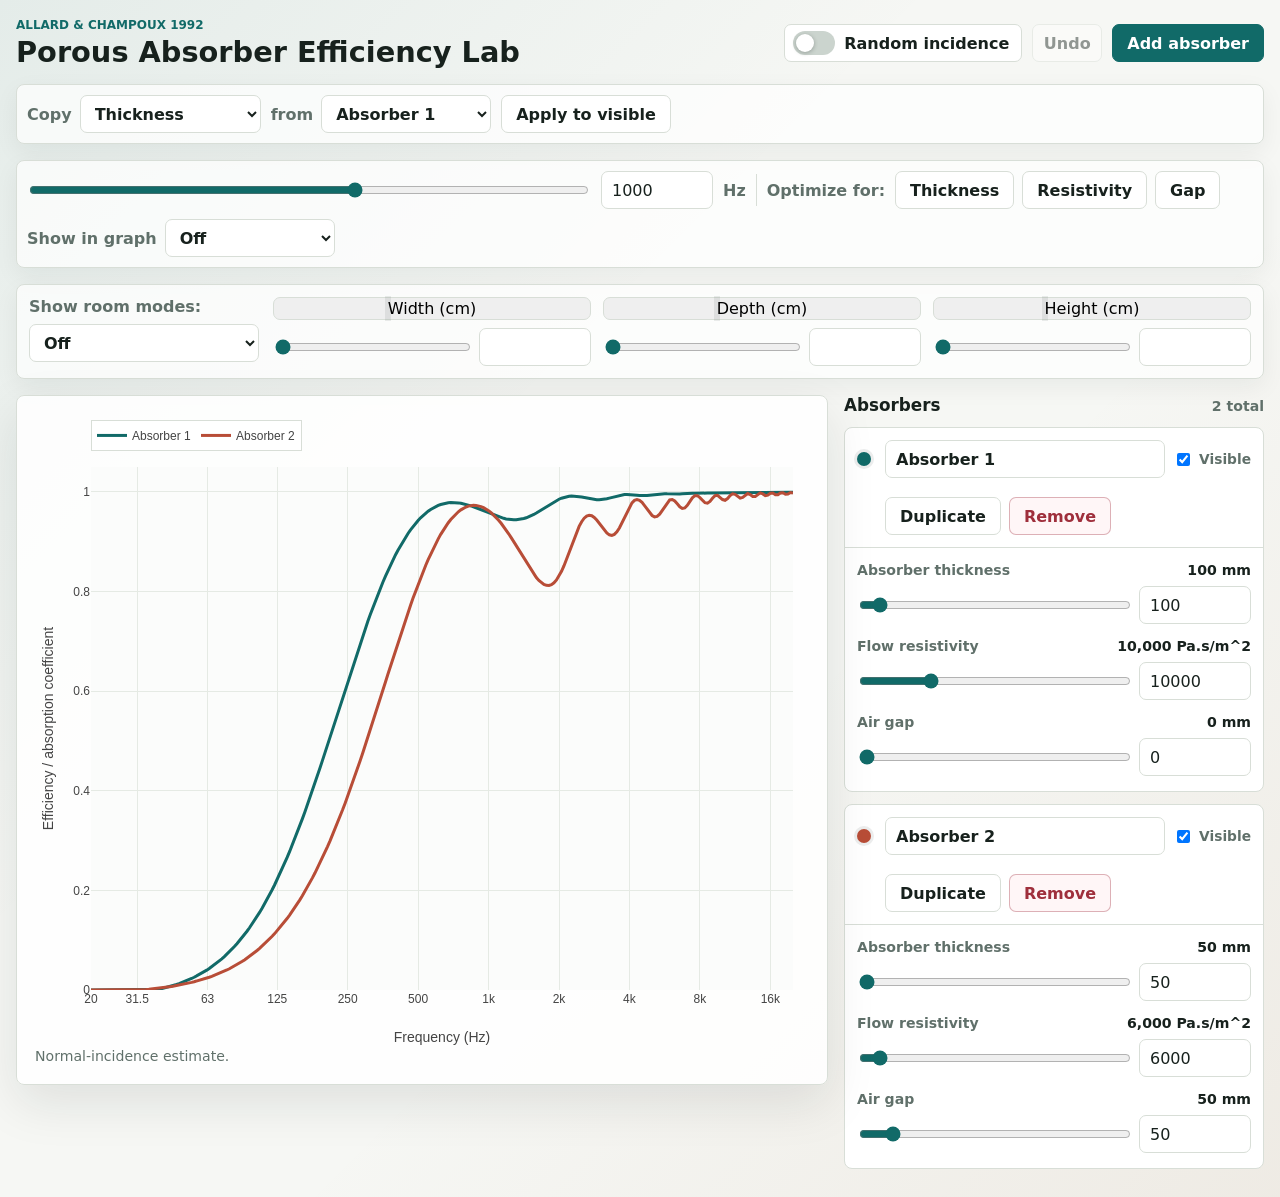
==== index.html @ 003aca7a "Fix inputs problems with limits and snapping" ====
<!doctype html>
<html lang="en">
  <head>
    <meta charset="utf-8">
    <meta name="viewport" content="width=device-width, initial-scale=1">
    <title>Porous Absorber Efficiency Lab</title>
    <link rel="stylesheet" href="./styles.css">
    <script src="https://cdn.plot.ly/plotly-2.32.0.min.js" defer></script>
    <script src="./app.js" defer></script>
  </head>
  <body>
    <main class="app-shell">
      <header class="topbar">
        <div>
          <p class="eyebrow">Allard &amp; Champoux 1992</p>
          <h1>Porous Absorber Efficiency Lab</h1>
        </div>
        <div class="top-actions" aria-label="Global controls">
          <label class="switch-control">
            <input id="randomIncidence" type="checkbox">
            <span class="switch-track" aria-hidden="true"></span>
            <span>Random incidence</span>
          </label>
          <button id="undoButton" class="icon-button" type="button" title="Undo">Undo</button>
          <button id="addAbsorberButton" class="primary-button" type="button">Add absorber</button>
        </div>
      </header>

      <section class="command-row" aria-label="Copy slider value">
        <label>
          <span>Copy</span>
          <select id="copyParameter"></select>
        </label>
        <label>
          <span>from</span>
          <select id="copySource"></select>
        </label>
        <button id="applyToVisibleButton" class="secondary-button" type="button">Apply to visible</button>
      </section>

      <section class="command-row optimize-row" aria-label="Optimize absorber parameter">
        <input
          id="optimizeFrequencyRange"
          class="frequency-slider"
          type="range"
          min="0"
          max="1"
          step="any"
          aria-label="Optimize frequency"
        >
        <input
          id="optimizeFrequencyInput"
          class="frequency-input"
          type="number"
          step="1"
          inputmode="numeric"
          aria-label="Optimize frequency value"
        >
        <span class="command-label">Hz</span>
        <span class="command-divider" aria-hidden="true"></span>
        <span class="command-label">Optimize for:</span>
        <div class="optimize-buttons" aria-label="Optimize parameter">
          <button class="secondary-button" type="button" data-optimize-param="thickness">Thickness</button>
          <button class="secondary-button" type="button" data-optimize-param="flowResistivity">Resistivity</button>
          <button class="secondary-button" type="button" data-optimize-param="airGap">Gap</button>
        </div>
        <label class="optimizer-visibility">
          <span>Show in graph</span>
          <select id="optimizerLineVisible">
            <option value="false">Off</option>
            <option value="true">On</option>
          </select>
        </label>
      </section>

      <section class="room-modes-panel" aria-label="Room mode controls">
        <div class="room-mode-select">
          <label>
            <span>Show room modes:</span>
            <select id="roomModeOrder">
              <option value="0">Off</option>
              <option value="1">1st order</option>
              <option value="2">2nd order</option>
              <option value="3">3rd order</option>
            </select>
          </label>
        </div>
        <div id="roomDimensionList" class="room-dimension-list"></div>
      </section>

      <section class="workspace">
        <section class="chart-panel" aria-label="Absorber chart">
          <div id="chart"></div>
          <div id="chartStatus" class="chart-status" role="status"></div>
        </section>

        <aside class="control-panel" aria-label="Absorber controls">
          <div class="panel-heading">
            <h2>Absorbers</h2>
            <span id="absorberCount"></span>
          </div>
          <div id="absorberList" class="absorber-list"></div>
        </aside>
      </section>
    </main>
  </body>
</html>
---- styles.css ----
:root {
  color-scheme: light;
  --bg: #f6f7f4;
  --surface: #ffffff;
  --surface-strong: #eef2ec;
  --ink: #17211d;
  --muted: #60706a;
  --line: #d8ded7;
  --line-strong: #bac6be;
  --accent: #116a68;
  --accent-strong: #0b504e;
  --accent-soft: #d8eeee;
  --danger: #9f2f3c;
  --shadow: 0 18px 50px rgba(23, 33, 29, 0.1);
  font-family:
    Inter, ui-sans-serif, system-ui, -apple-system, BlinkMacSystemFont, "Segoe UI",
    sans-serif;
}

* {
  box-sizing: border-box;
}

body {
  margin: 0;
  min-height: 100vh;
  background:
    linear-gradient(135deg, rgba(17, 106, 104, 0.08), transparent 38%),
    linear-gradient(315deg, rgba(148, 91, 42, 0.08), transparent 40%),
    var(--bg);
  color: var(--ink);
}

button,
input,
select {
  font: inherit;
}

button,
select,
input[type="number"],
input[type="text"] {
  border: 1px solid var(--line);
  border-radius: 7px;
}

button {
  cursor: pointer;
}

button:disabled {
  cursor: not-allowed;
  opacity: 0.45;
}

.app-shell {
  width: min(1540px, calc(100vw - 32px));
  margin: 0 auto;
  padding: 18px 0 28px;
}

.topbar {
  display: flex;
  align-items: center;
  justify-content: space-between;
  gap: 20px;
  margin-bottom: 16px;
}

.eyebrow {
  margin: 0 0 5px;
  color: var(--accent);
  font-size: 0.75rem;
  font-weight: 760;
  letter-spacing: 0;
  text-transform: uppercase;
}

h1,
h2,
h3,
p {
  margin-top: 0;
}

h1 {
  margin-bottom: 0;
  font-size: 1.8rem;
  line-height: 1.08;
  letter-spacing: 0;
}

.top-actions,
.command-row {
  display: flex;
  align-items: center;
  gap: 10px;
  flex-wrap: wrap;
}

.command-row {
  min-height: 58px;
  margin-bottom: 16px;
  padding: 10px;
  border: 1px solid var(--line);
  border-radius: 8px;
  background: rgba(255, 255, 255, 0.72);
  box-shadow: 0 8px 24px rgba(23, 33, 29, 0.06);
}

.command-row label {
  display: flex;
  align-items: center;
  gap: 8px;
  color: var(--muted);
  font-weight: 680;
}

.command-label {
  color: var(--muted);
  font-weight: 760;
  white-space: nowrap;
}

.optimize-row {
  align-items: center;
}

.command-divider {
  width: 1px;
  height: 32px;
  background: var(--line);
}

.frequency-slider {
  flex: 1 1 300px;
  max-width: 560px;
}

.frequency-input {
  width: 118px;
}

.optimize-buttons {
  display: flex;
  gap: 8px;
  flex-wrap: wrap;
}

.room-modes-panel {
  display: grid;
  grid-template-columns: 230px minmax(0, 1fr);
  gap: 14px;
  align-items: start;
  margin-bottom: 16px;
  padding: 12px;
  border: 1px solid var(--line);
  border-radius: 8px;
  background: rgba(255, 255, 255, 0.72);
  box-shadow: 0 8px 24px rgba(23, 33, 29, 0.06);
}

.room-mode-select label {
  display: grid;
  gap: 8px;
  color: var(--muted);
  font-weight: 760;
}

.room-mode-select select {
  width: 100%;
}

.room-dimension-list {
  display: grid;
  grid-template-columns: repeat(3, minmax(0, 1fr));
  gap: 12px;
}

.room-dimension-field {
  display: grid;
  gap: 8px;
}

.room-dimension-label {
  display: flex;
  align-items: center;
  gap: 8px;
  color: var(--muted);
  font-size: 0.88rem;
  font-weight: 780;
}

.room-swatch {
  width: 12px;
  height: 12px;
  border-radius: 50%;
  box-shadow: 0 0 0 3px rgba(23, 33, 29, 0.08);
}

.room-dimension-controls {
  display: grid;
  grid-template-columns: minmax(0, 1fr) 112px;
  gap: 10px;
  align-items: center;
}

select,
input[type="number"],
input[type="text"] {
  min-height: 38px;
  background: var(--surface);
  color: var(--ink);
  padding: 0 10px;
}

select {
  min-width: 170px;
}

.primary-button,
.secondary-button,
.quiet-button,
.danger-button,
.icon-button {
  min-height: 38px;
  display: inline-flex;
  align-items: center;
  justify-content: center;
  gap: 7px;
  padding: 0 14px;
  font-weight: 760;
  transition:
    transform 140ms ease,
    border-color 140ms ease,
    background 140ms ease;
}

.primary-button {
  border-color: var(--accent);
  background: var(--accent);
  color: white;
}

.secondary-button,
.quiet-button,
.icon-button {
  background: var(--surface);
  color: var(--ink);
}

.danger-button {
  border-color: rgba(159, 47, 60, 0.35);
  background: #fff6f7;
  color: var(--danger);
}

.icon-button {
  min-width: 70px;
  padding: 0;
}

button:not(:disabled):hover {
  transform: translateY(-1px);
}

button:not(:disabled):active {
  transform: translateY(0);
}

.switch-control {
  min-height: 38px;
  display: inline-flex;
  align-items: center;
  gap: 9px;
  padding: 0 12px 0 8px;
  border: 1px solid var(--line);
  border-radius: 7px;
  background: var(--surface);
  color: var(--ink);
  font-weight: 760;
  cursor: pointer;
  user-select: none;
}

.switch-control input {
  position: absolute;
  inline-size: 1px;
  block-size: 1px;
  opacity: 0;
  pointer-events: none;
}

.switch-track {
  width: 42px;
  height: 24px;
  position: relative;
  border-radius: 999px;
  background: #cbd4ce;
  transition: background 160ms ease;
}

.switch-track::after {
  content: "";
  position: absolute;
  top: 3px;
  left: 3px;
  width: 18px;
  height: 18px;
  border-radius: 50%;
  background: white;
  box-shadow: 0 1px 4px rgba(23, 33, 29, 0.3);
  transition: transform 160ms ease;
}

.switch-control input:checked + .switch-track {
  background: var(--accent);
}

.switch-control input:checked + .switch-track::after {
  transform: translateX(18px);
}

.workspace {
  display: grid;
  grid-template-columns: minmax(0, 1fr) minmax(330px, 420px);
  gap: 16px;
  align-items: start;
}

.chart-panel {
  border: 1px solid var(--line);
  border-radius: 8px;
  background: rgba(255, 255, 255, 0.86);
  box-shadow: var(--shadow);
}

.chart-panel {
  min-height: 670px;
  padding: 12px;
  position: sticky;
  top: 18px;
}

#chart {
  width: 100%;
  height: 640px;
}

.chart-status {
  min-height: 22px;
  padding: 0 6px 8px;
  color: var(--muted);
  font-size: 0.88rem;
}

.control-panel {
  padding: 0;
}

.panel-heading {
  display: flex;
  align-items: baseline;
  justify-content: space-between;
  gap: 10px;
  margin-bottom: 12px;
}

.panel-heading h2 {
  margin-bottom: 0;
  font-size: 1.05rem;
}

#absorberCount {
  color: var(--muted);
  font-size: 0.88rem;
  font-weight: 700;
}

.absorber-list {
  display: grid;
  gap: 12px;
}

.absorber-card {
  border: 1px solid var(--line);
  border-radius: 8px;
  background: var(--surface);
  overflow: hidden;
}

.absorber-card[data-visible="false"] {
  background: #f7f8f7;
}

.absorber-header {
  display: grid;
  grid-template-columns: 18px minmax(0, 1fr);
  gap: 10px;
  align-items: center;
  padding: 12px;
  border-bottom: 1px solid var(--line);
}

.trace-swatch {
  width: 14px;
  height: 14px;
  border-radius: 50%;
  box-shadow: 0 0 0 3px rgba(23, 33, 29, 0.08);
}

.absorber-title-row {
  display: flex;
  align-items: center;
  gap: 8px;
}

.absorber-title-row input[type="text"] {
  width: 100%;
  min-width: 0;
  font-weight: 800;
}

.visible-check {
  display: inline-flex;
  align-items: center;
  gap: 6px;
  color: var(--muted);
  font-size: 0.86rem;
  font-weight: 760;
  white-space: nowrap;
}

.absorber-actions {
  grid-column: 2;
  display: flex;
  gap: 8px;
  flex-wrap: wrap;
  margin-top: 9px;
}

.absorber-body {
  display: grid;
  gap: 14px;
  padding: 14px 12px 15px;
}

.slider-field {
  display: grid;
  gap: 8px;
}

.slider-label {
  display: flex;
  justify-content: space-between;
  gap: 10px;
  color: var(--muted);
  font-size: 0.88rem;
  font-weight: 780;
}

.slider-label strong {
  color: var(--ink);
  font-weight: 840;
}

.slider-control-row {
  display: grid;
  grid-template-columns: minmax(0, 1fr) 112px;
  gap: 10px;
  align-items: center;
}

input[type="range"] {
  width: 100%;
  min-width: 0;
  accent-color: var(--accent);
}

input[type="number"] {
  width: 112px;
}

.empty-state {
  min-height: 170px;
  display: grid;
  place-items: center;
  padding: 22px;
  border: 1px dashed var(--line-strong);
  border-radius: 8px;
  color: var(--muted);
  text-align: center;
  font-weight: 720;
}

@media (max-width: 1040px) {
  .topbar {
    align-items: flex-start;
    flex-direction: column;
  }

  .workspace {
    grid-template-columns: 1fr;
  }

  .room-modes-panel {
    grid-template-columns: 1fr;
  }

  .chart-panel {
    position: static;
  }
}

@media (max-width: 640px) {
  .app-shell {
    width: min(100vw - 20px, 1540px);
    padding-top: 14px;
  }

  h1 {
    font-size: 1.55rem;
    line-height: 1.02;
  }

  .top-actions,
  .command-row {
    width: 100%;
  }

  .top-actions > *,
  .command-row label,
  .command-row button,
  .command-label,
  .command-divider,
  .frequency-slider,
  .frequency-input,
  .optimize-buttons {
    width: 100%;
  }

  .command-row label {
    align-items: flex-start;
    flex-direction: column;
  }

  .switch-control {
    justify-content: flex-start;
  }

  select {
    width: 100%;
  }

  .optimize-buttons {
    display: grid;
    grid-template-columns: 1fr;
  }

  .command-divider {
    height: 1px;
  }

  .room-dimension-list {
    grid-template-columns: 1fr;
  }

  .room-dimension-controls {
    grid-template-columns: 1fr;
  }

  .chart-panel {
    min-height: 460px;
    padding: 8px;
  }

  #chart {
    height: 440px;
  }

  .absorber-title-row {
    align-items: stretch;
    flex-direction: column;
  }

  .visible-check {
    min-height: 28px;
  }

  .slider-control-row {
    grid-template-columns: 1fr;
  }

  input[type="number"] {
    width: 100%;
  }
}
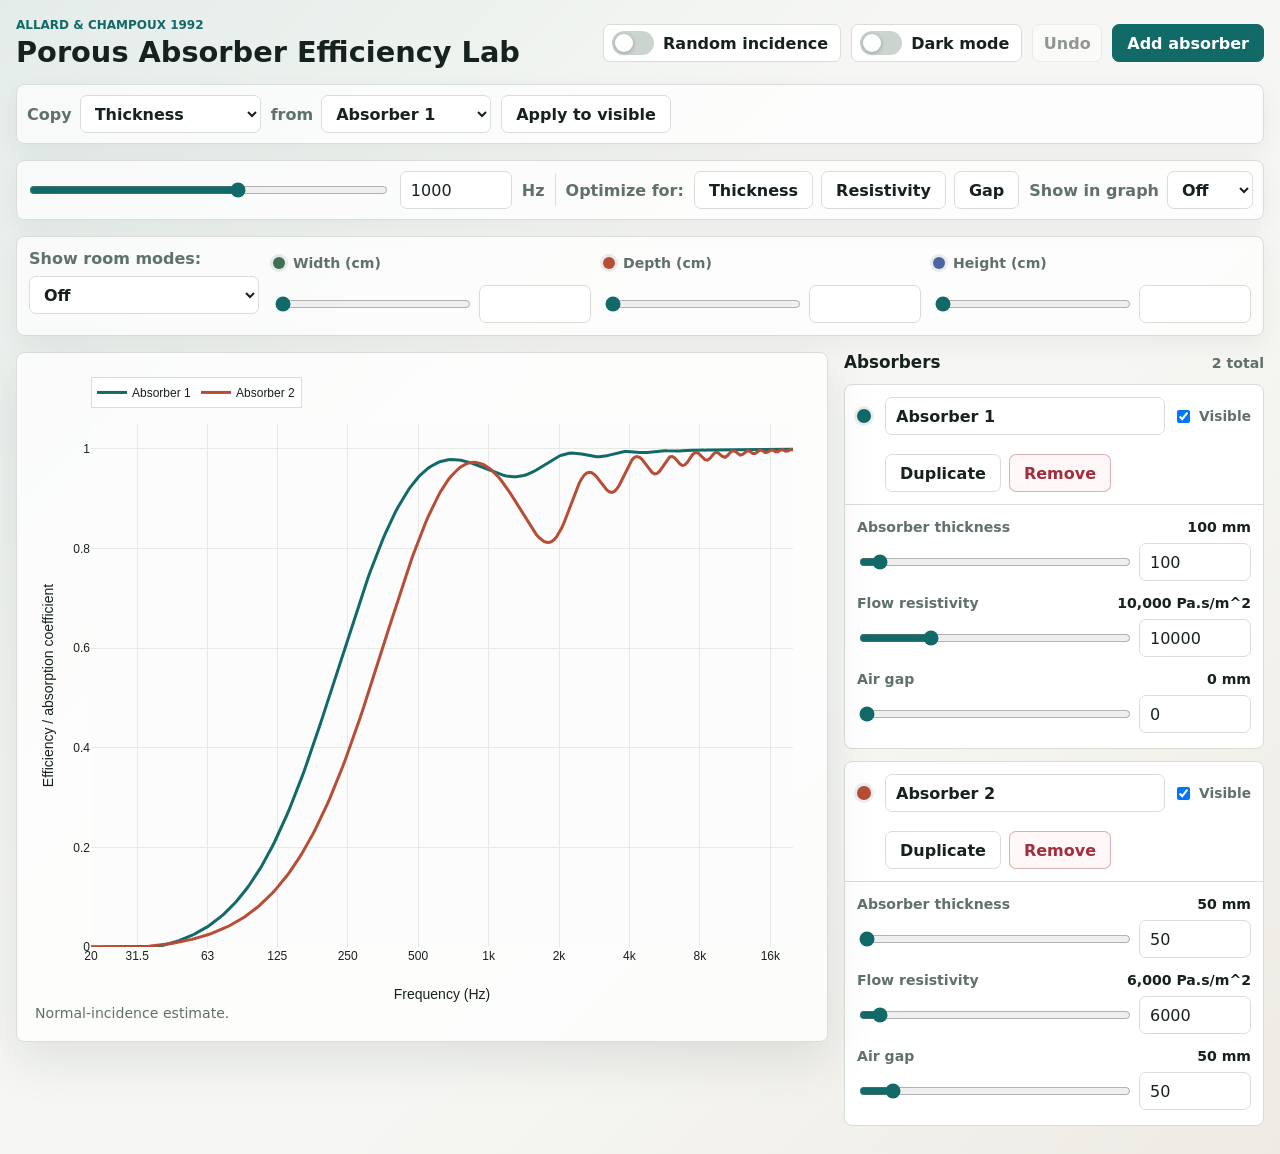
==== commit f3171073: "Add dark mode" ====
--- a/index.html
+++ b/index.html
@@ -20,6 +20,11 @@
             <input id="randomIncidence" type="checkbox">
             <span class="switch-track" aria-hidden="true"></span>
             <span>Random incidence</span>
+          </label>
+          <label class="switch-control">
+            <input id="darkMode" type="checkbox">
+            <span class="switch-track" aria-hidden="true"></span>
+            <span>Dark mode</span>
           </label>
           <button id="undoButton" class="icon-button" type="button" title="Undo">Undo</button>
           <button id="addAbsorberButton" class="primary-button" type="button">Add absorber</button>
--- a/styles.css
+++ b/styles.css
@@ -3,20 +3,56 @@
   --bg: #f6f7f4;
   --surface: #ffffff;
   --surface-strong: #eef2ec;
+  --panel-bg: rgba(255, 255, 255, 0.72);
+  --chart-bg: #fbfcfb;
+  --card-muted: #f7f8f7;
   --ink: #17211d;
   --muted: #60706a;
   --line: #d8ded7;
   --line-strong: #bac6be;
+  --grid: #e5eae4;
+  --danger-bg: #fff6f7;
+  --legend-bg: rgba(255, 255, 255, 0.78);
   --accent: #116a68;
   --accent-strong: #0b504e;
   --accent-soft: #d8eeee;
   --danger: #9f2f3c;
+  --wash-a: rgba(17, 106, 104, 0.08);
+  --wash-b: rgba(148, 91, 42, 0.08);
+  --soft-shadow: 0 8px 24px rgba(23, 33, 29, 0.06);
+  --swatch-ring: rgba(23, 33, 29, 0.08);
   --shadow: 0 18px 50px rgba(23, 33, 29, 0.1);
   font-family:
     Inter, ui-sans-serif, system-ui, -apple-system, BlinkMacSystemFont, "Segoe UI",
     sans-serif;
 }
 
+:root[data-theme="dark"] {
+  color-scheme: dark;
+  --bg: #121713;
+  --surface: #1b221e;
+  --surface-strong: #232c27;
+  --panel-bg: rgba(27, 34, 30, 0.82);
+  --chart-bg: #151b18;
+  --card-muted: #171d19;
+  --ink: #edf3ee;
+  --muted: #a9b8b0;
+  --line: #344139;
+  --line-strong: #4c5c53;
+  --grid: #2a352f;
+  --danger-bg: #2a171a;
+  --legend-bg: rgba(27, 34, 30, 0.86);
+  --accent: #4fb7b2;
+  --accent-strong: #8bd8d4;
+  --accent-soft: #173c3b;
+  --danger: #f08b99;
+  --wash-a: rgba(79, 183, 178, 0.12);
+  --wash-b: rgba(188, 135, 74, 0.1);
+  --soft-shadow: 0 8px 24px rgba(0, 0, 0, 0.24);
+  --swatch-ring: rgba(237, 243, 238, 0.12);
+  --shadow: 0 18px 50px rgba(0, 0, 0, 0.34);
+}
+
 * {
   box-sizing: border-box;
 }
@@ -25,8 +61,8 @@
   margin: 0;
   min-height: 100vh;
   background:
-    linear-gradient(135deg, rgba(17, 106, 104, 0.08), transparent 38%),
-    linear-gradient(315deg, rgba(148, 91, 42, 0.08), transparent 40%),
+    linear-gradient(135deg, var(--wash-a), transparent 38%),
+    linear-gradient(315deg, var(--wash-b), transparent 40%),
     var(--bg);
   color: var(--ink);
 }
@@ -105,8 +141,8 @@
   padding: 10px;
   border: 1px solid var(--line);
   border-radius: 8px;
-  background: rgba(255, 255, 255, 0.72);
-  box-shadow: 0 8px 24px rgba(23, 33, 29, 0.06);
+  background: var(--panel-bg);
+  box-shadow: var(--soft-shadow);
 }
 
 .command-row label {
@@ -146,6 +182,19 @@
   display: flex;
   gap: 8px;
   flex-wrap: wrap;
+}
+
+.optimizer-visibility {
+  display: flex;
+  align-items: center;
+  gap: 8px;
+  margin-left: auto;
+  color: var(--muted);
+  font-weight: 760;
+}
+
+.optimizer-visibility select {
+  min-width: 86px;
 }
 
 .room-modes-panel {
@@ -157,8 +206,8 @@
   padding: 12px;
   border: 1px solid var(--line);
   border-radius: 8px;
-  background: rgba(255, 255, 255, 0.72);
-  box-shadow: 0 8px 24px rgba(23, 33, 29, 0.06);
+  background: var(--panel-bg);
+  box-shadow: var(--soft-shadow);
 }
 
 .room-mode-select label {
@@ -183,20 +232,38 @@
   gap: 8px;
 }
 
-.room-dimension-label {
-  display: flex;
-  align-items: center;
-  gap: 8px;
+.room-dimension-toggle {
+  display: inline-flex;
+  align-items: center;
+  gap: 8px;
+  width: fit-content;
+  min-height: 28px;
+  padding: 0;
+  border: 0;
+  border-radius: 0;
+  background: transparent;
   color: var(--muted);
   font-size: 0.88rem;
   font-weight: 780;
+  text-align: left;
+}
+
+.room-dimension-toggle[aria-pressed="false"] {
+  opacity: 0.5;
+}
+
+.room-dimension-toggle[aria-pressed="false"] .room-swatch {
+  background: transparent !important;
+  box-shadow:
+    inset 0 0 0 2px currentColor,
+    0 0 0 3px var(--swatch-ring);
 }
 
 .room-swatch {
   width: 12px;
   height: 12px;
   border-radius: 50%;
-  box-shadow: 0 0 0 3px rgba(23, 33, 29, 0.08);
+  box-shadow: 0 0 0 3px var(--swatch-ring);
 }
 
 .room-dimension-controls {
@@ -252,7 +319,7 @@
 
 .danger-button {
   border-color: rgba(159, 47, 60, 0.35);
-  background: #fff6f7;
+  background: var(--danger-bg);
   color: var(--danger);
 }
 
@@ -332,7 +399,7 @@
 .chart-panel {
   border: 1px solid var(--line);
   border-radius: 8px;
-  background: rgba(255, 255, 255, 0.86);
+  background: var(--panel-bg);
   box-shadow: var(--shadow);
 }
 
@@ -391,7 +458,7 @@
 }
 
 .absorber-card[data-visible="false"] {
-  background: #f7f8f7;
+  background: var(--card-muted);
 }
 
 .absorber-header {
@@ -407,7 +474,7 @@
   width: 14px;
   height: 14px;
   border-radius: 50%;
-  box-shadow: 0 0 0 3px rgba(23, 33, 29, 0.08);
+  box-shadow: 0 0 0 3px var(--swatch-ring);
 }
 
 .absorber-title-row {
@@ -536,7 +603,8 @@
   .command-divider,
   .frequency-slider,
   .frequency-input,
-  .optimize-buttons {
+  .optimize-buttons,
+  .optimizer-visibility {
     width: 100%;
   }
 
@@ -558,6 +626,12 @@
     grid-template-columns: 1fr;
   }
 
+  .optimizer-visibility {
+    align-items: flex-start;
+    flex-direction: column;
+    margin-left: 0;
+  }
+
   .command-divider {
     height: 1px;
   }
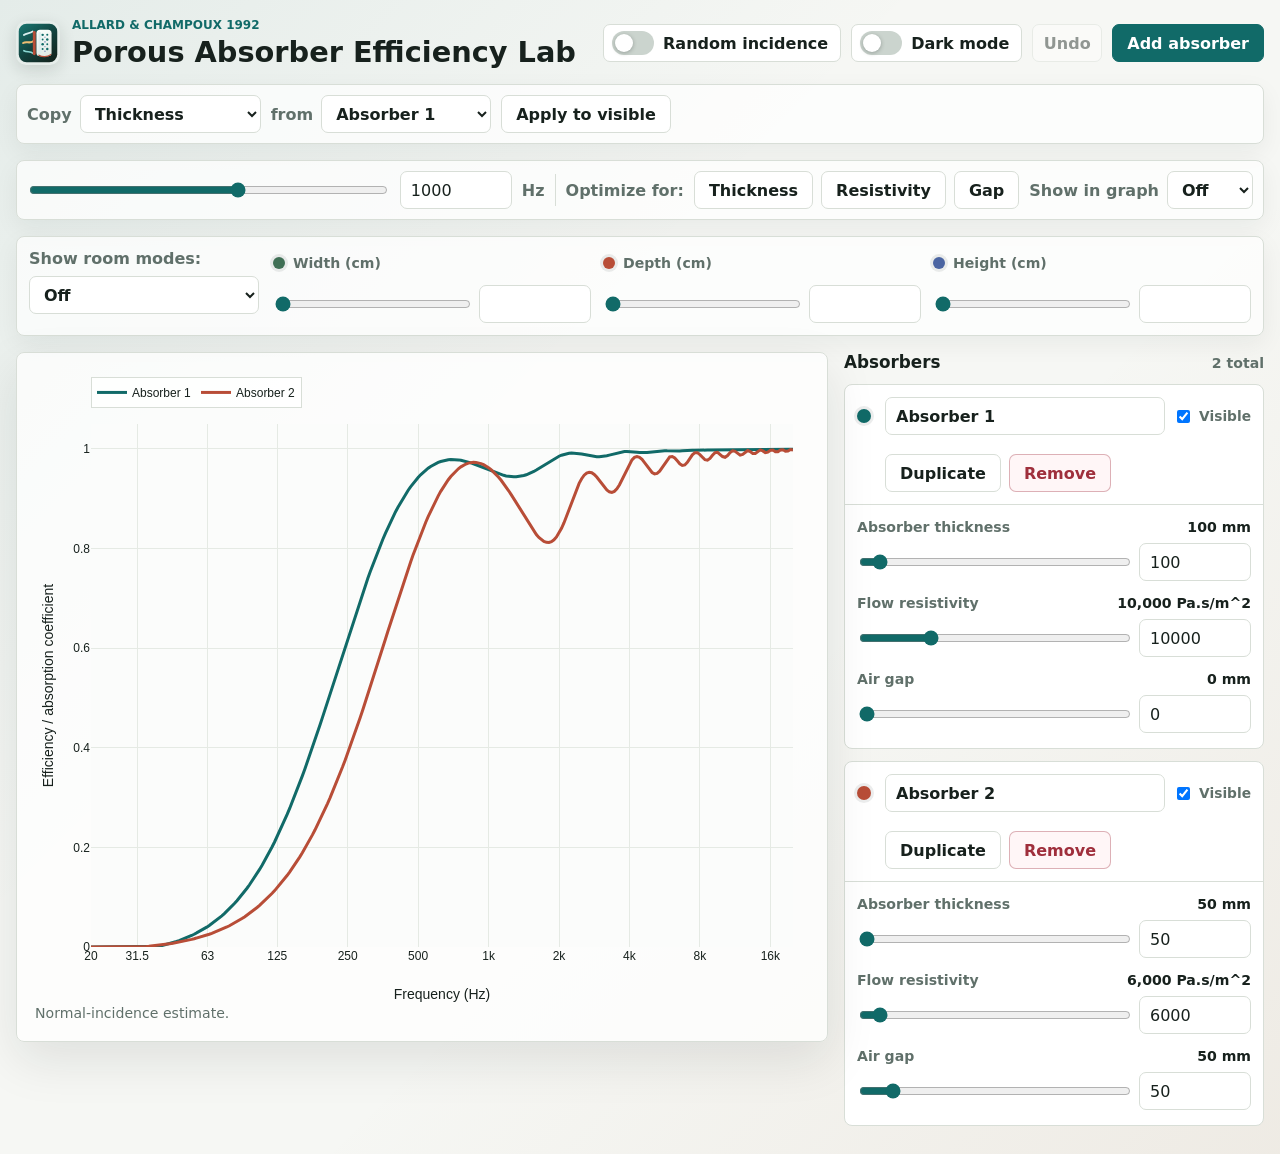
==== commit e973db6f: "Add icon" ====
--- a/index.html
+++ b/index.html
@@ -4,6 +4,9 @@
     <meta charset="utf-8">
     <meta name="viewport" content="width=device-width, initial-scale=1">
     <title>Porous Absorber Efficiency Lab</title>
+    <link rel="icon" href="/favicon.ico" sizes="any">
+    <link rel="icon" href="/site-icon.svg" type="image/svg+xml">
+    <link rel="apple-touch-icon" href="/apple-touch-icon.png">
     <link rel="stylesheet" href="./styles.css">
     <script src="https://cdn.plot.ly/plotly-2.32.0.min.js" defer></script>
     <script src="./app.js" defer></script>
@@ -11,9 +14,12 @@
   <body>
     <main class="app-shell">
       <header class="topbar">
-        <div>
-          <p class="eyebrow">Allard &amp; Champoux 1992</p>
-          <h1>Porous Absorber Efficiency Lab</h1>
+        <div class="brand-lockup">
+          <img class="brand-icon" src="/site-icon.svg" alt="" width="44" height="44" aria-hidden="true">
+          <div class="brand-copy">
+            <p class="eyebrow">Allard &amp; Champoux 1992</p>
+            <h1>Porous Absorber Efficiency Lab</h1>
+          </div>
         </div>
         <div class="top-actions" aria-label="Global controls">
           <label class="switch-control">
--- a/styles.css
+++ b/styles.css
@@ -104,6 +104,25 @@
   margin-bottom: 16px;
 }
 
+.brand-lockup {
+  min-width: 0;
+  display: flex;
+  align-items: center;
+  gap: 12px;
+}
+
+.brand-icon {
+  width: 44px;
+  height: 44px;
+  flex: 0 0 auto;
+  border-radius: 10px;
+  box-shadow: 0 5px 16px rgba(23, 33, 29, 0.14);
+}
+
+.brand-copy {
+  min-width: 0;
+}
+
 .eyebrow {
   margin: 0 0 5px;
   color: var(--accent);
@@ -591,6 +610,17 @@
     line-height: 1.02;
   }
 
+  .brand-lockup {
+    align-items: flex-start;
+    gap: 10px;
+  }
+
+  .brand-icon {
+    width: 38px;
+    height: 38px;
+    border-radius: 9px;
+  }
+
   .top-actions,
   .command-row {
     width: 100%;
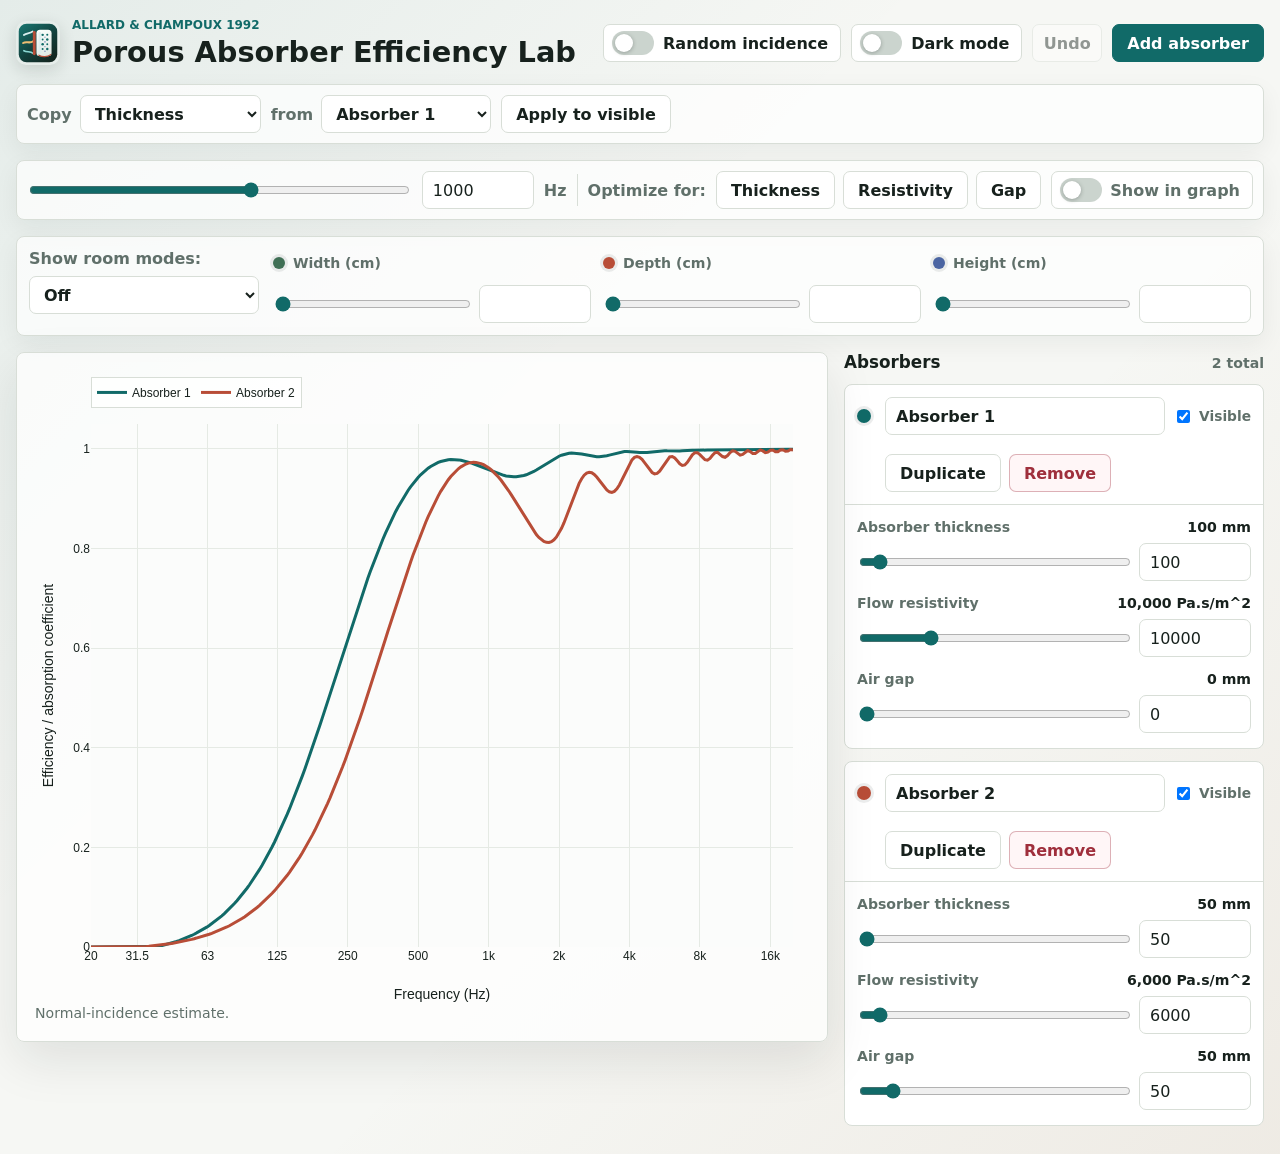
==== commit f55d1fd3: "Fix icon paths, change hz optimize visibility to toggle" ====
--- a/index.html
+++ b/index.html
@@ -4,9 +4,8 @@
     <meta charset="utf-8">
     <meta name="viewport" content="width=device-width, initial-scale=1">
     <title>Porous Absorber Efficiency Lab</title>
-    <link rel="icon" href="/favicon.ico" sizes="any">
-    <link rel="icon" href="/site-icon.svg" type="image/svg+xml">
-    <link rel="apple-touch-icon" href="/apple-touch-icon.png">
+    <link rel="icon" href="favicon.ico" sizes="any">
+    <link rel="apple-touch-icon" href="apple-touch-icon.png">
     <link rel="stylesheet" href="./styles.css">
     <script src="https://cdn.plot.ly/plotly-2.32.0.min.js" defer></script>
     <script src="./app.js" defer></script>
@@ -15,7 +14,44 @@
     <main class="app-shell">
       <header class="topbar">
         <div class="brand-lockup">
-          <img class="brand-icon" src="/site-icon.svg" alt="" width="44" height="44" aria-hidden="true">
+          <svg class="brand-icon" viewBox="0 0 1024 1024" width="44" height="44" aria-hidden="true" focusable="false">
+            <defs>
+              <linearGradient id="brandIconBg" x1="188" y1="102" x2="842" y2="940" gradientUnits="userSpaceOnUse">
+                <stop offset="0" stop-color="#176e69"/>
+                <stop offset="0.55" stop-color="#123f3b"/>
+                <stop offset="1" stop-color="#14251f"/>
+              </linearGradient>
+              <linearGradient id="brandIconSlab" x1="484" y1="206" x2="800" y2="822" gradientUnits="userSpaceOnUse">
+                <stop offset="0" stop-color="#fbfffc"/>
+                <stop offset="1" stop-color="#dfe9e4"/>
+              </linearGradient>
+            </defs>
+            <rect x="64" y="64" width="896" height="896" rx="184" fill="url(#brandIconBg)"/>
+            <path d="M184 326 C246 280 312 296 388 244" fill="none" stroke="#d8eeee" stroke-width="44" stroke-linecap="round"/>
+            <path d="M166 512 C238 462 318 534 402 470" fill="none" stroke="#efbd73" stroke-width="48" stroke-linecap="round"/>
+            <path d="M184 692 C262 738 326 690 400 752" fill="none" stroke="#8bd8d4" stroke-width="40" stroke-linecap="round"/>
+            <rect x="392" y="230" width="66" height="568" rx="33" fill="#b84d37"/>
+            <rect x="476" y="202" width="352" height="620" rx="82" fill="#000000" opacity="0.18" transform="translate(16 18)"/>
+            <rect x="476" y="202" width="352" height="620" rx="82" fill="url(#brandIconSlab)"/>
+            <rect x="524" y="258" width="70" height="508" rx="35" fill="#d8eeee" opacity="0.72"/>
+            <g fill="#116a68">
+              <circle cx="620" cy="322" r="28"/>
+              <circle cx="728" cy="322" r="24"/>
+              <circle cx="620" cy="432" r="22"/>
+              <circle cx="728" cy="432" r="29"/>
+              <circle cx="620" cy="542" r="30"/>
+              <circle cx="728" cy="542" r="22"/>
+              <circle cx="620" cy="652" r="23"/>
+              <circle cx="728" cy="652" r="28"/>
+            </g>
+            <g fill="#4b65a2" opacity="0.68">
+              <circle cx="674" cy="376" r="16"/>
+              <circle cx="674" cy="486" r="18"/>
+              <circle cx="674" cy="596" r="16"/>
+              <circle cx="674" cy="706" r="18"/>
+            </g>
+            <path d="M534 796 C604 842 740 844 808 782" fill="none" stroke="#b84d37" stroke-width="30" stroke-linecap="round"/>
+          </svg>
           <div class="brand-copy">
             <p class="eyebrow">Allard &amp; Champoux 1992</p>
             <h1>Porous Absorber Efficiency Lab</h1>
@@ -75,12 +111,10 @@
           <button class="secondary-button" type="button" data-optimize-param="flowResistivity">Resistivity</button>
           <button class="secondary-button" type="button" data-optimize-param="airGap">Gap</button>
         </div>
-        <label class="optimizer-visibility">
+        <label class="optimizer-visibility switch-control">
+          <input id="optimizerLineVisible" type="checkbox">
+          <span class="switch-track" aria-hidden="true"></span>
           <span>Show in graph</span>
-          <select id="optimizerLineVisible">
-            <option value="false">Off</option>
-            <option value="true">On</option>
-          </select>
         </label>
       </section>
 
--- a/styles.css
+++ b/styles.css
@@ -114,6 +114,7 @@
 .brand-icon {
   width: 44px;
   height: 44px;
+  display: block;
   flex: 0 0 auto;
   border-radius: 10px;
   box-shadow: 0 5px 16px rgba(23, 33, 29, 0.14);
@@ -210,10 +211,6 @@
   margin-left: auto;
   color: var(--muted);
   font-weight: 760;
-}
-
-.optimizer-visibility select {
-  min-width: 86px;
 }
 
 .room-modes-panel {
@@ -647,6 +644,11 @@
     justify-content: flex-start;
   }
 
+  .command-row .switch-control {
+    align-items: center;
+    flex-direction: row;
+  }
+
   select {
     width: 100%;
   }
@@ -657,8 +659,6 @@
   }
 
   .optimizer-visibility {
-    align-items: flex-start;
-    flex-direction: column;
     margin-left: 0;
   }
 
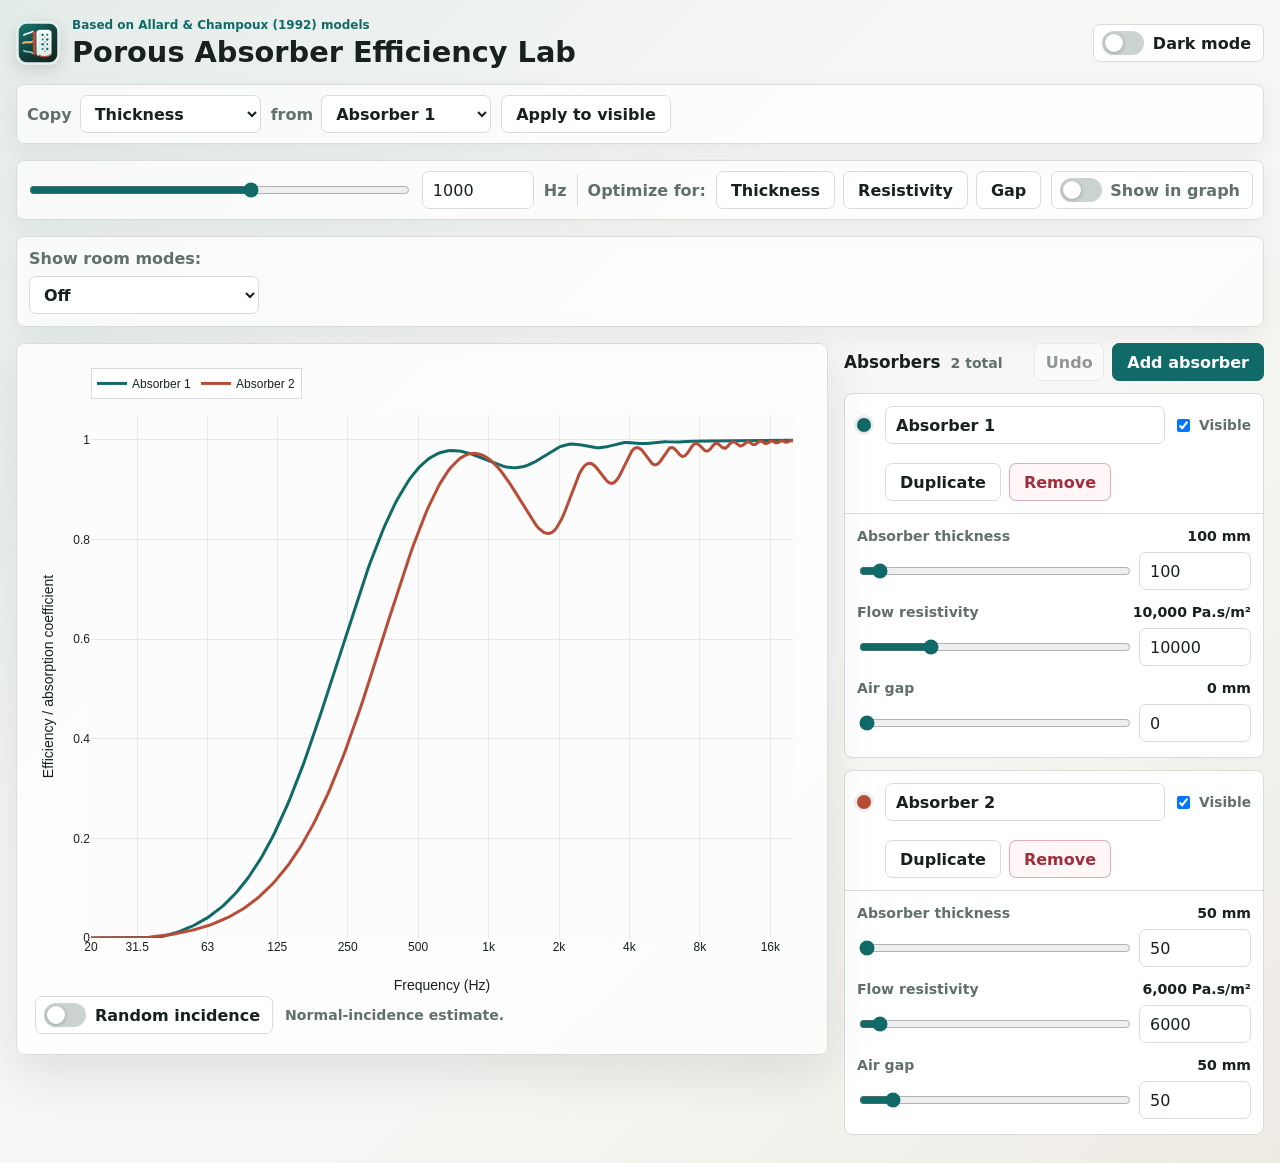
==== commit 9ae34206: "Improve UI" ====
--- a/index.html
+++ b/index.html
@@ -4,8 +4,10 @@
     <meta charset="utf-8">
     <meta name="viewport" content="width=device-width, initial-scale=1">
     <title>Porous Absorber Efficiency Lab</title>
-    <link rel="icon" href="favicon.ico" sizes="any">
-    <link rel="apple-touch-icon" href="apple-touch-icon.png">
+    <link rel="icon" href="./favicon.ico" sizes="any">
+    <link rel="icon" href="./site-icon.svg" type="image/svg+xml">
+    <link rel="icon" href="./site-icon.png" type="image/png" sizes="512x512">
+    <link rel="apple-touch-icon" href="./apple-touch-icon.png" sizes="180x180">
     <link rel="stylesheet" href="./styles.css">
     <script src="https://cdn.plot.ly/plotly-2.32.0.min.js" defer></script>
     <script src="./app.js" defer></script>
@@ -53,23 +55,16 @@
             <path d="M534 796 C604 842 740 844 808 782" fill="none" stroke="#b84d37" stroke-width="30" stroke-linecap="round"/>
           </svg>
           <div class="brand-copy">
-            <p class="eyebrow">Allard &amp; Champoux 1992</p>
+            <p class="eyebrow">Based on Allard &amp; Champoux (1992) models</p>
             <h1>Porous Absorber Efficiency Lab</h1>
           </div>
         </div>
         <div class="top-actions" aria-label="Global controls">
           <label class="switch-control">
-            <input id="randomIncidence" type="checkbox">
-            <span class="switch-track" aria-hidden="true"></span>
-            <span>Random incidence</span>
-          </label>
-          <label class="switch-control">
             <input id="darkMode" type="checkbox">
             <span class="switch-track" aria-hidden="true"></span>
             <span>Dark mode</span>
           </label>
-          <button id="undoButton" class="icon-button" type="button" title="Undo">Undo</button>
-          <button id="addAbsorberButton" class="primary-button" type="button">Add absorber</button>
         </div>
       </header>
 
@@ -118,7 +113,7 @@
         </label>
       </section>
 
-      <section class="room-modes-panel" aria-label="Room mode controls">
+      <section id="roomModesPanel" class="room-modes-panel" aria-label="Room mode controls">
         <div class="room-mode-select">
           <label>
             <span>Show room modes:</span>
@@ -136,13 +131,26 @@
       <section class="workspace">
         <section class="chart-panel" aria-label="Absorber chart">
           <div id="chart"></div>
-          <div id="chartStatus" class="chart-status" role="status"></div>
+          <div class="chart-footer">
+            <label class="switch-control graph-incidence-control">
+              <input id="randomIncidence" type="checkbox">
+              <span class="switch-track" aria-hidden="true"></span>
+              <span>Random incidence</span>
+            </label>
+            <div id="chartStatus" class="chart-status" role="status"></div>
+          </div>
         </section>
 
         <aside class="control-panel" aria-label="Absorber controls">
           <div class="panel-heading">
-            <h2>Absorbers</h2>
-            <span id="absorberCount"></span>
+            <div class="panel-title">
+              <h2>Absorbers</h2>
+              <span id="absorberCount"></span>
+            </div>
+            <div class="panel-actions">
+              <button id="undoButton" class="icon-button" type="button" title="Undo">Undo</button>
+              <button id="addAbsorberButton" class="primary-button" type="button">Add absorber</button>
+            </div>
           </div>
           <div id="absorberList" class="absorber-list"></div>
         </aside>
--- a/styles.css
+++ b/styles.css
@@ -130,7 +130,7 @@
   font-size: 0.75rem;
   font-weight: 760;
   letter-spacing: 0;
-  text-transform: uppercase;
+  text-transform: none;
 }
 
 h1,
@@ -226,6 +226,10 @@
   box-shadow: var(--soft-shadow);
 }
 
+.room-modes-panel[data-room-modes-enabled="false"] {
+  grid-template-columns: 230px;
+}
+
 .room-mode-select label {
   display: grid;
   gap: 8px;
@@ -241,6 +245,10 @@
   display: grid;
   grid-template-columns: repeat(3, minmax(0, 1fr));
   gap: 12px;
+}
+
+.room-dimension-list[hidden] {
+  display: none;
 }
 
 .room-dimension-field {
@@ -431,11 +439,23 @@
   height: 640px;
 }
 
+.chart-footer {
+  min-height: 46px;
+  display: flex;
+  align-items: center;
+  gap: 12px;
+  padding: 0 6px 8px;
+}
+
+.graph-incidence-control {
+  flex: 0 0 auto;
+}
+
 .chart-status {
-  min-height: 22px;
-  padding: 0 6px 8px;
+  min-width: 0;
   color: var(--muted);
   font-size: 0.88rem;
+  font-weight: 680;
 }
 
 .control-panel {
@@ -444,10 +464,23 @@
 
 .panel-heading {
   display: flex;
-  align-items: baseline;
+  align-items: center;
   justify-content: space-between;
   gap: 10px;
   margin-bottom: 12px;
+  flex-wrap: wrap;
+}
+
+.panel-title {
+  display: flex;
+  align-items: baseline;
+  gap: 10px;
+}
+
+.panel-actions {
+  display: flex;
+  gap: 8px;
+  flex-wrap: wrap;
 }
 
 .panel-heading h2 {
@@ -588,6 +621,10 @@
   }
 
   .room-modes-panel {
+    grid-template-columns: 1fr;
+  }
+
+  .room-modes-panel[data-room-modes-enabled="false"] {
     grid-template-columns: 1fr;
   }
 
@@ -683,6 +720,26 @@
     height: 440px;
   }
 
+  .chart-footer {
+    align-items: stretch;
+    flex-direction: column;
+    padding: 0 2px 6px;
+  }
+
+  .graph-incidence-control {
+    width: 100%;
+  }
+
+  .panel-heading {
+    align-items: stretch;
+    flex-direction: column;
+  }
+
+  .panel-actions {
+    display: grid;
+    grid-template-columns: 1fr;
+  }
+
   .absorber-title-row {
     align-items: stretch;
     flex-direction: column;
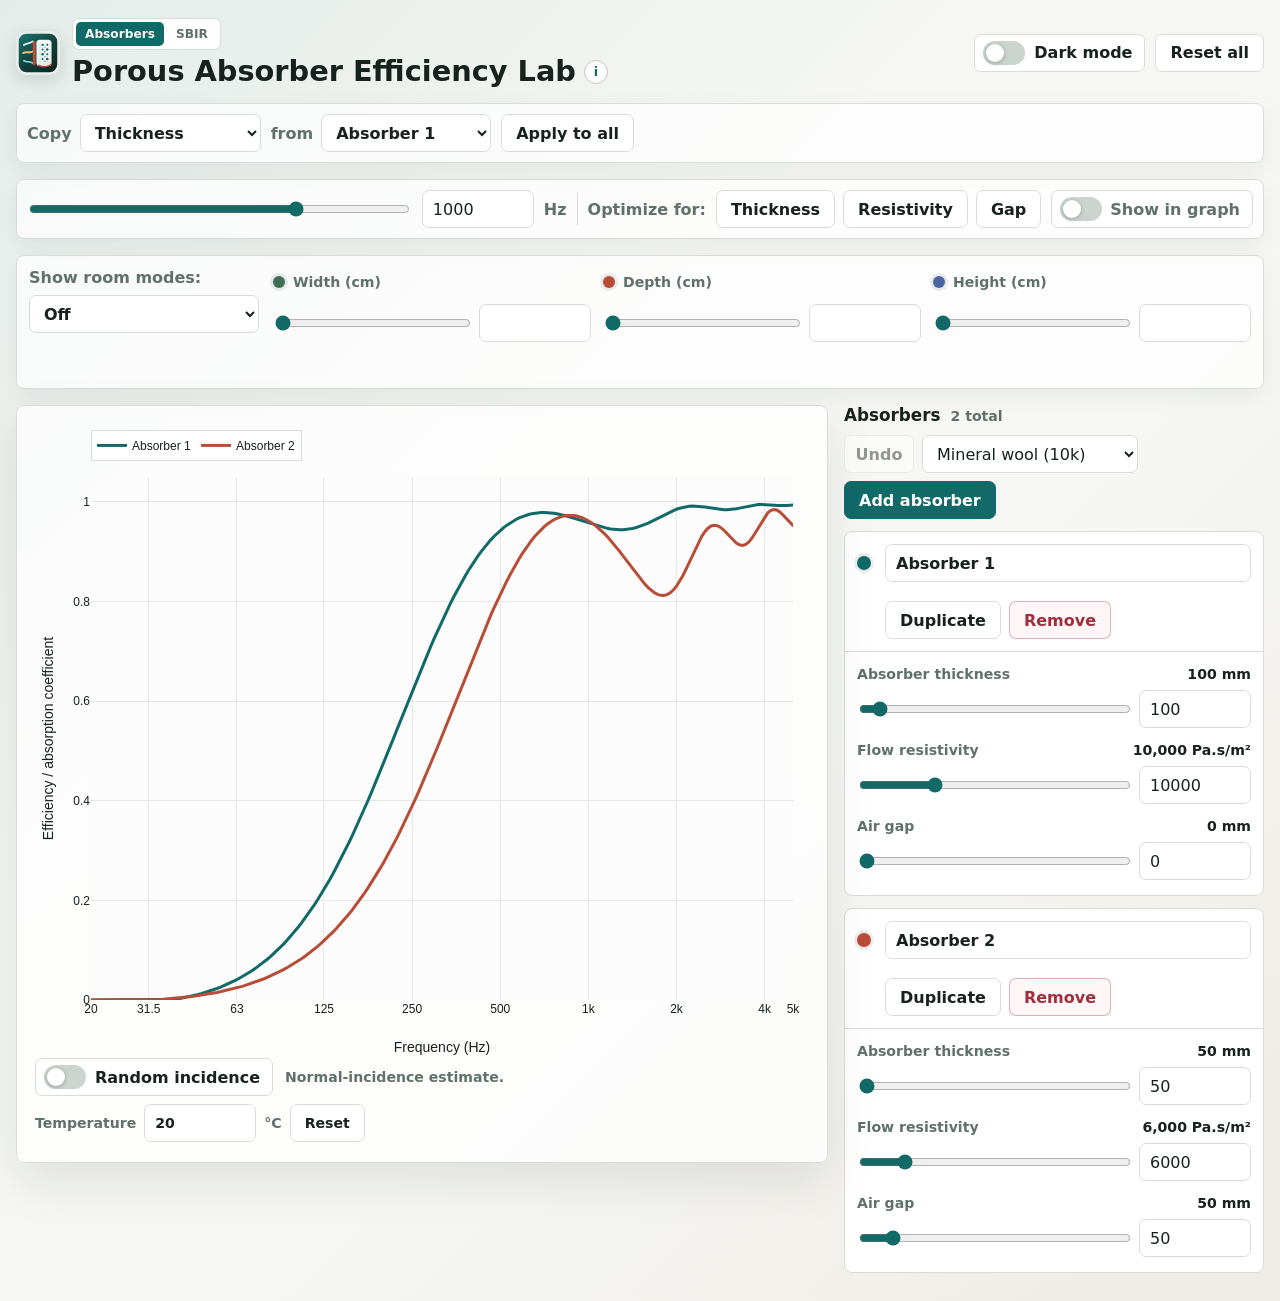
==== commit ad296ee7: "Add tool tabs and model info tooltip to absorber apps" ====
--- a/index.html
+++ b/index.html
@@ -8,9 +8,9 @@
     <link rel="icon" href="./site-icon.svg" type="image/svg+xml">
     <link rel="icon" href="./site-icon.png" type="image/png" sizes="512x512">
     <link rel="apple-touch-icon" href="./apple-touch-icon.png" sizes="180x180">
-    <link rel="stylesheet" href="./styles.css">
+    <link rel="stylesheet" href="./styles.css?v=2">
     <script src="https://cdn.plot.ly/plotly-2.32.0.min.js" defer></script>
-    <script src="./app.js" defer></script>
+    <script src="./app.js?v=2" defer></script>
   </head>
   <body>
     <main class="app-shell">
@@ -55,8 +55,20 @@
             <path d="M534 796 C604 842 740 844 808 782" fill="none" stroke="#b84d37" stroke-width="30" stroke-linecap="round"/>
           </svg>
           <div class="brand-copy">
-            <p class="eyebrow">Based on Allard &amp; Champoux (1992) models</p>
-            <h1>Porous Absorber Efficiency Lab</h1>
+            <nav class="tool-tabs" aria-label="Acoustics tools">
+              <a class="tool-tab" href="./index.html" aria-current="page">Absorbers</a>
+              <a class="tool-tab" href="./sbir.html">SBIR</a>
+            </nav>
+            <div class="title-with-info">
+              <h1>Porous Absorber Efficiency Lab</h1>
+              <button
+                class="model-info"
+                type="button"
+                aria-label="Based on Allard and Champoux 1992 models"
+                aria-expanded="false"
+                data-tooltip="Based on Allard &amp; Champoux (1992) models."
+              >i</button>
+            </div>
           </div>
         </div>
         <div class="top-actions" aria-label="Global controls">
@@ -65,6 +77,7 @@
             <span class="switch-track" aria-hidden="true"></span>
             <span>Dark mode</span>
           </label>
+          <button id="resetAllButton" class="secondary-button" type="button">Reset all</button>
         </div>
       </header>
 
@@ -77,7 +90,7 @@
           <span>from</span>
           <select id="copySource"></select>
         </label>
-        <button id="applyToVisibleButton" class="secondary-button" type="button">Apply to visible</button>
+        <button id="applyToVisibleButton" class="secondary-button" type="button">Apply to all</button>
       </section>
 
       <section class="command-row optimize-row" aria-label="Optimize absorber parameter">
@@ -94,6 +107,7 @@
           id="optimizeFrequencyInput"
           class="frequency-input"
           type="number"
+          max="5000"
           step="1"
           inputmode="numeric"
           aria-label="Optimize frequency value"
@@ -132,12 +146,30 @@
         <section class="chart-panel" aria-label="Absorber chart">
           <div id="chart"></div>
           <div class="chart-footer">
-            <label class="switch-control graph-incidence-control">
-              <input id="randomIncidence" type="checkbox">
-              <span class="switch-track" aria-hidden="true"></span>
-              <span>Random incidence</span>
-            </label>
-            <div id="chartStatus" class="chart-status" role="status"></div>
+            <div class="chart-summary-row">
+              <label class="switch-control graph-incidence-control">
+                <input id="randomIncidence" type="checkbox">
+                <span class="switch-track" aria-hidden="true"></span>
+                <span>Random incidence</span>
+              </label>
+              <div id="chartStatus" class="chart-status" role="status"></div>
+            </div>
+            <div class="temperature-control">
+              <label class="temperature-field" for="airTemperature">
+                <span>Temperature</span>
+                <input
+                  id="airTemperature"
+                  type="number"
+                  min="-20"
+                  max="40"
+                  step="1"
+                  inputmode="numeric"
+                  aria-label="Air temperature in Celsius"
+                >
+                <span>°C</span>
+              </label>
+              <button id="resetAirTemperatureButton" class="quiet-button" type="button">Reset</button>
+            </div>
           </div>
         </section>
 
@@ -149,6 +181,7 @@
             </div>
             <div class="panel-actions">
               <button id="undoButton" class="icon-button" type="button" title="Undo">Undo</button>
+              <select id="absorberPreset" aria-label="Absorber preset"></select>
               <button id="addAbsorberButton" class="primary-button" type="button">Add absorber</button>
             </div>
           </div>
--- a/styles.css
+++ b/styles.css
@@ -124,6 +124,107 @@
   min-width: 0;
 }
 
+.tool-tabs {
+  width: fit-content;
+  min-height: 30px;
+  display: inline-flex;
+  align-items: center;
+  gap: 3px;
+  margin: 0 0 6px;
+  padding: 3px;
+  border: 1px solid var(--line);
+  border-radius: 7px;
+  background: var(--surface);
+}
+
+.tool-tab {
+  min-height: 24px;
+  display: inline-flex;
+  align-items: center;
+  justify-content: center;
+  padding: 0 9px;
+  border-radius: 5px;
+  color: var(--muted);
+  font-size: 0.76rem;
+  font-weight: 780;
+  line-height: 1;
+  text-decoration: none;
+  transition:
+    background 140ms ease,
+    color 140ms ease;
+}
+
+.tool-tab:hover {
+  background: var(--accent-soft);
+  color: var(--ink);
+}
+
+.tool-tab[aria-current="page"] {
+  background: var(--accent);
+  color: var(--bg);
+}
+
+.title-with-info {
+  min-width: 0;
+  display: flex;
+  align-items: center;
+  gap: 8px;
+}
+
+.model-info {
+  width: 24px;
+  height: 24px;
+  min-height: 24px;
+  position: relative;
+  flex: 0 0 auto;
+  display: inline-grid;
+  place-items: center;
+  padding: 0;
+  border-color: var(--line-strong);
+  border-radius: 50%;
+  background: var(--surface);
+  color: var(--accent);
+  font-size: 0.78rem;
+  font-weight: 840;
+}
+
+.model-info::after {
+  content: attr(data-tooltip);
+  width: max-content;
+  max-width: min(340px, calc(100vw - 32px));
+  position: absolute;
+  z-index: 20;
+  top: calc(100% + 8px);
+  right: 0;
+  padding: 8px 10px;
+  border: 1px solid var(--line);
+  border-radius: 7px;
+  background: var(--surface);
+  box-shadow: var(--soft-shadow);
+  color: var(--ink);
+  font-size: 0.78rem;
+  font-weight: 680;
+  line-height: 1.35;
+  text-align: left;
+  white-space: normal;
+  opacity: 0;
+  visibility: hidden;
+  pointer-events: none;
+  transform: translateY(-3px);
+  transition:
+    opacity 120ms ease,
+    transform 120ms ease,
+    visibility 120ms ease;
+}
+
+.model-info:hover::after,
+.model-info:focus-visible::after,
+.model-info[aria-expanded="true"]::after {
+  opacity: 1;
+  visibility: visible;
+  transform: translateY(0);
+}
+
 .eyebrow {
   margin: 0 0 5px;
   color: var(--accent);
@@ -226,10 +327,6 @@
   box-shadow: var(--soft-shadow);
 }
 
-.room-modes-panel[data-room-modes-enabled="false"] {
-  grid-template-columns: 230px;
-}
-
 .room-mode-select label {
   display: grid;
   gap: 8px;
@@ -245,10 +342,6 @@
   display: grid;
   grid-template-columns: repeat(3, minmax(0, 1fr));
   gap: 12px;
-}
-
-.room-dimension-list[hidden] {
-  display: none;
 }
 
 .room-dimension-field {
@@ -295,6 +388,31 @@
   grid-template-columns: minmax(0, 1fr) 112px;
   gap: 10px;
   align-items: center;
+}
+
+.room-harmonic-row {
+  display: grid;
+  grid-template-columns: minmax(0, 1fr) 112px;
+  gap: 10px;
+}
+
+.room-harmonic-buttons {
+  display: grid;
+  grid-template-columns: repeat(3, minmax(0, 1fr));
+  gap: 5px;
+  min-height: 26px;
+}
+
+.room-harmonic-buttons .room-harmonic-button {
+  min-width: 0;
+  min-height: 26px;
+  padding: 0 6px;
+  font-size: 0.78rem;
+}
+
+.room-harmonic-buttons .room-harmonic-button.is-hidden {
+  visibility: hidden;
+  pointer-events: none;
 }
 
 select,
@@ -441,14 +559,41 @@
 
 .chart-footer {
   min-height: 46px;
+  display: grid;
+  gap: 8px;
+  padding: 0 6px 8px;
+}
+
+.chart-summary-row {
   display: flex;
   align-items: center;
   gap: 12px;
-  padding: 0 6px 8px;
+  flex-wrap: wrap;
 }
 
 .graph-incidence-control {
   flex: 0 0 auto;
+}
+
+.temperature-control {
+  display: inline-flex;
+  align-items: center;
+  gap: 8px;
+  width: fit-content;
+  color: var(--muted);
+  font-size: 0.88rem;
+  font-weight: 760;
+  white-space: nowrap;
+}
+
+.temperature-field {
+  display: inline-flex;
+  align-items: center;
+  gap: 8px;
+}
+
+.temperature-field input {
+  width: 68px;
 }
 
 .chart-status {
@@ -479,8 +624,13 @@
 
 .panel-actions {
   display: flex;
+  align-items: center;
   gap: 8px;
   flex-wrap: wrap;
+}
+
+.panel-actions select {
+  min-width: 190px;
 }
 
 .panel-heading h2 {
@@ -506,10 +656,6 @@
   overflow: hidden;
 }
 
-.absorber-card[data-visible="false"] {
-  background: var(--card-muted);
-}
-
 .absorber-header {
   display: grid;
   grid-template-columns: 18px minmax(0, 1fr);
@@ -532,20 +678,19 @@
   gap: 8px;
 }
 
+.sbir-card-title-row {
+  justify-content: space-between;
+  min-width: 0;
+}
+
+.absorber-card[data-enabled="false"] .absorber-body {
+  opacity: 0.55;
+}
+
 .absorber-title-row input[type="text"] {
   width: 100%;
   min-width: 0;
   font-weight: 800;
-}
-
-.visible-check {
-  display: inline-flex;
-  align-items: center;
-  gap: 6px;
-  color: var(--muted);
-  font-size: 0.86rem;
-  font-weight: 760;
-  white-space: nowrap;
 }
 
 .absorber-actions {
@@ -707,7 +852,8 @@
     grid-template-columns: 1fr;
   }
 
-  .room-dimension-controls {
+  .room-dimension-controls,
+  .room-harmonic-row {
     grid-template-columns: 1fr;
   }
 
@@ -721,13 +867,26 @@
   }
 
   .chart-footer {
+    padding: 0 2px 6px;
+  }
+
+  .chart-summary-row {
     align-items: stretch;
     flex-direction: column;
-    padding: 0 2px 6px;
-  }
-
-  .graph-incidence-control {
+  }
+
+  .graph-incidence-control,
+  .temperature-control {
     width: 100%;
+  }
+
+  .temperature-control {
+    justify-content: space-between;
+  }
+
+  .temperature-field {
+    flex: 1;
+    justify-content: space-between;
   }
 
   .panel-heading {
@@ -740,15 +899,15 @@
     grid-template-columns: 1fr;
   }
 
+  .panel-actions select {
+    width: 100%;
+  }
+
   .absorber-title-row {
     align-items: stretch;
     flex-direction: column;
   }
 
-  .visible-check {
-    min-height: 28px;
-  }
-
   .slider-control-row {
     grid-template-columns: 1fr;
   }
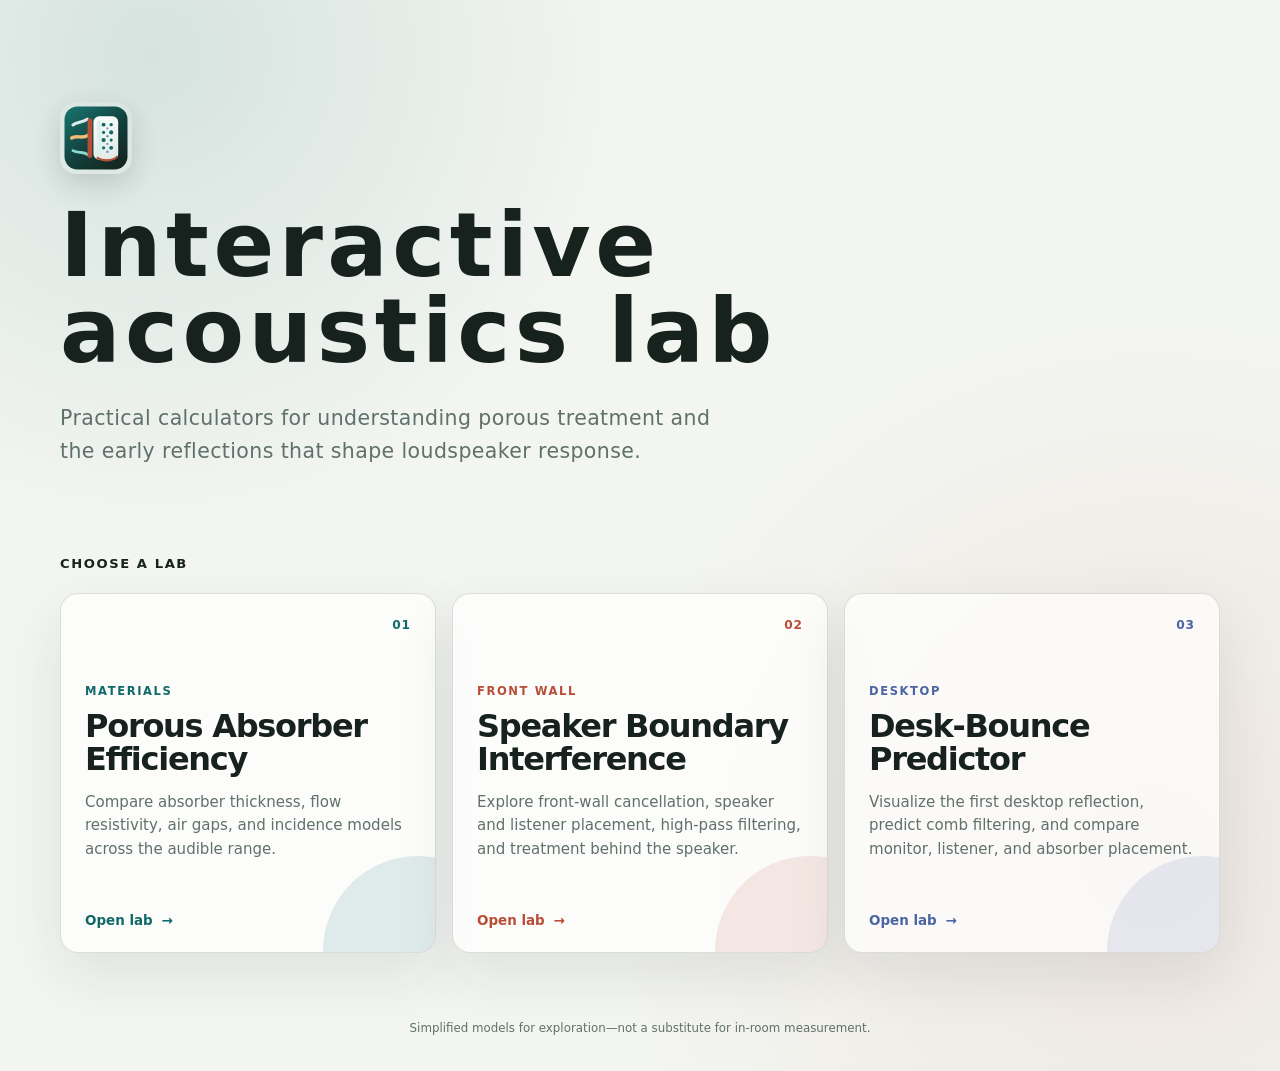
==== commit dc33b0ca: "Create acoustics lab landing page and update tool navigation" ====
--- a/index.html
+++ b/index.html
@@ -3,191 +3,62 @@
   <head>
     <meta charset="utf-8">
     <meta name="viewport" content="width=device-width, initial-scale=1">
-    <title>Porous Absorber Efficiency Lab</title>
+    <meta name="description" content="Interactive tools for exploring acoustic absorption and boundary reflections.">
+    <title>Acoustics Lab</title>
     <link rel="icon" href="./favicon.ico" sizes="any">
     <link rel="icon" href="./site-icon.svg" type="image/svg+xml">
     <link rel="icon" href="./site-icon.png" type="image/png" sizes="512x512">
     <link rel="apple-touch-icon" href="./apple-touch-icon.png" sizes="180x180">
-    <link rel="stylesheet" href="./styles.css?v=2">
-    <script src="https://cdn.plot.ly/plotly-2.32.0.min.js" defer></script>
-    <script src="./app.js?v=2" defer></script>
+    <link rel="stylesheet" href="./home.css">
   </head>
   <body>
-    <main class="app-shell">
-      <header class="topbar">
-        <div class="brand-lockup">
-          <svg class="brand-icon" viewBox="0 0 1024 1024" width="44" height="44" aria-hidden="true" focusable="false">
-            <defs>
-              <linearGradient id="brandIconBg" x1="188" y1="102" x2="842" y2="940" gradientUnits="userSpaceOnUse">
-                <stop offset="0" stop-color="#176e69"/>
-                <stop offset="0.55" stop-color="#123f3b"/>
-                <stop offset="1" stop-color="#14251f"/>
-              </linearGradient>
-              <linearGradient id="brandIconSlab" x1="484" y1="206" x2="800" y2="822" gradientUnits="userSpaceOnUse">
-                <stop offset="0" stop-color="#fbfffc"/>
-                <stop offset="1" stop-color="#dfe9e4"/>
-              </linearGradient>
-            </defs>
-            <rect x="64" y="64" width="896" height="896" rx="184" fill="url(#brandIconBg)"/>
-            <path d="M184 326 C246 280 312 296 388 244" fill="none" stroke="#d8eeee" stroke-width="44" stroke-linecap="round"/>
-            <path d="M166 512 C238 462 318 534 402 470" fill="none" stroke="#efbd73" stroke-width="48" stroke-linecap="round"/>
-            <path d="M184 692 C262 738 326 690 400 752" fill="none" stroke="#8bd8d4" stroke-width="40" stroke-linecap="round"/>
-            <rect x="392" y="230" width="66" height="568" rx="33" fill="#b84d37"/>
-            <rect x="476" y="202" width="352" height="620" rx="82" fill="#000000" opacity="0.18" transform="translate(16 18)"/>
-            <rect x="476" y="202" width="352" height="620" rx="82" fill="url(#brandIconSlab)"/>
-            <rect x="524" y="258" width="70" height="508" rx="35" fill="#d8eeee" opacity="0.72"/>
-            <g fill="#116a68">
-              <circle cx="620" cy="322" r="28"/>
-              <circle cx="728" cy="322" r="24"/>
-              <circle cx="620" cy="432" r="22"/>
-              <circle cx="728" cy="432" r="29"/>
-              <circle cx="620" cy="542" r="30"/>
-              <circle cx="728" cy="542" r="22"/>
-              <circle cx="620" cy="652" r="23"/>
-              <circle cx="728" cy="652" r="28"/>
-            </g>
-            <g fill="#4b65a2" opacity="0.68">
-              <circle cx="674" cy="376" r="16"/>
-              <circle cx="674" cy="486" r="18"/>
-              <circle cx="674" cy="596" r="16"/>
-              <circle cx="674" cy="706" r="18"/>
-            </g>
-            <path d="M534 796 C604 842 740 844 808 782" fill="none" stroke="#b84d37" stroke-width="30" stroke-linecap="round"/>
-          </svg>
-          <div class="brand-copy">
-            <nav class="tool-tabs" aria-label="Acoustics tools">
-              <a class="tool-tab" href="./index.html" aria-current="page">Absorbers</a>
-              <a class="tool-tab" href="./sbir.html">SBIR</a>
-            </nav>
-            <div class="title-with-info">
-              <h1>Porous Absorber Efficiency Lab</h1>
-              <button
-                class="model-info"
-                type="button"
-                aria-label="Based on Allard and Champoux 1992 models"
-                aria-expanded="false"
-                data-tooltip="Based on Allard &amp; Champoux (1992) models."
-              >i</button>
-            </div>
-          </div>
-        </div>
-        <div class="top-actions" aria-label="Global controls">
-          <label class="switch-control">
-            <input id="darkMode" type="checkbox">
-            <span class="switch-track" aria-hidden="true"></span>
-            <span>Dark mode</span>
-          </label>
-          <button id="resetAllButton" class="secondary-button" type="button">Reset all</button>
-        </div>
+    <main>
+      <header class="hero">
+        <img class="site-mark" src="./site-icon.svg" width="72" height="72" alt="">
+        <h1>Interactive acoustics lab</h1>
+        <p class="intro">
+          Practical calculators for understanding porous treatment and the early reflections
+          that shape loudspeaker response.
+        </p>
       </header>
 
-      <section class="command-row" aria-label="Copy slider value">
-        <label>
-          <span>Copy</span>
-          <select id="copyParameter"></select>
-        </label>
-        <label>
-          <span>from</span>
-          <select id="copySource"></select>
-        </label>
-        <button id="applyToVisibleButton" class="secondary-button" type="button">Apply to all</button>
-      </section>
+      <section class="tool-grid" aria-labelledby="tools-heading">
+        <h2 id="tools-heading">Choose a lab</h2>
 
-      <section class="command-row optimize-row" aria-label="Optimize absorber parameter">
-        <input
-          id="optimizeFrequencyRange"
-          class="frequency-slider"
-          type="range"
-          min="0"
-          max="1"
-          step="any"
-          aria-label="Optimize frequency"
-        >
-        <input
-          id="optimizeFrequencyInput"
-          class="frequency-input"
-          type="number"
-          max="5000"
-          step="1"
-          inputmode="numeric"
-          aria-label="Optimize frequency value"
-        >
-        <span class="command-label">Hz</span>
-        <span class="command-divider" aria-hidden="true"></span>
-        <span class="command-label">Optimize for:</span>
-        <div class="optimize-buttons" aria-label="Optimize parameter">
-          <button class="secondary-button" type="button" data-optimize-param="thickness">Thickness</button>
-          <button class="secondary-button" type="button" data-optimize-param="flowResistivity">Resistivity</button>
-          <button class="secondary-button" type="button" data-optimize-param="airGap">Gap</button>
-        </div>
-        <label class="optimizer-visibility switch-control">
-          <input id="optimizerLineVisible" type="checkbox">
-          <span class="switch-track" aria-hidden="true"></span>
-          <span>Show in graph</span>
-        </label>
-      </section>
+        <a class="tool-card absorber-card" href="./absorbers.html">
+          <span class="card-number" aria-hidden="true">01</span>
+          <div>
+            <p class="card-kicker">Materials</p>
+            <h3>Porous Absorber Efficiency</h3>
+            <p>Compare absorber thickness, flow resistivity, air gaps, and incidence models across the audible range.</p>
+          </div>
+          <span class="card-action">Open lab <span aria-hidden="true">→</span></span>
+        </a>
 
-      <section id="roomModesPanel" class="room-modes-panel" aria-label="Room mode controls">
-        <div class="room-mode-select">
-          <label>
-            <span>Show room modes:</span>
-            <select id="roomModeOrder">
-              <option value="0">Off</option>
-              <option value="1">1st order</option>
-              <option value="2">2nd order</option>
-              <option value="3">3rd order</option>
-            </select>
-          </label>
-        </div>
-        <div id="roomDimensionList" class="room-dimension-list"></div>
-      </section>
+        <a class="tool-card sbir-card" href="./sbir.html">
+          <span class="card-number" aria-hidden="true">02</span>
+          <div>
+            <p class="card-kicker">Front wall</p>
+            <h3>Speaker Boundary Interference</h3>
+            <p>Explore front-wall cancellation, speaker and listener placement, high-pass filtering, and treatment behind the speaker.</p>
+          </div>
+          <span class="card-action">Open lab <span aria-hidden="true">→</span></span>
+        </a>
 
-      <section class="workspace">
-        <section class="chart-panel" aria-label="Absorber chart">
-          <div id="chart"></div>
-          <div class="chart-footer">
-            <div class="chart-summary-row">
-              <label class="switch-control graph-incidence-control">
-                <input id="randomIncidence" type="checkbox">
-                <span class="switch-track" aria-hidden="true"></span>
-                <span>Random incidence</span>
-              </label>
-              <div id="chartStatus" class="chart-status" role="status"></div>
-            </div>
-            <div class="temperature-control">
-              <label class="temperature-field" for="airTemperature">
-                <span>Temperature</span>
-                <input
-                  id="airTemperature"
-                  type="number"
-                  min="-20"
-                  max="40"
-                  step="1"
-                  inputmode="numeric"
-                  aria-label="Air temperature in Celsius"
-                >
-                <span>°C</span>
-              </label>
-              <button id="resetAirTemperatureButton" class="quiet-button" type="button">Reset</button>
-            </div>
+        <a class="tool-card desk-card" href="./desk.html">
+          <span class="card-number" aria-hidden="true">03</span>
+          <div>
+            <p class="card-kicker">Desktop</p>
+            <h3>Desk-Bounce Predictor</h3>
+            <p>Visualize the first desktop reflection, predict comb filtering, and compare monitor, listener, and absorber placement.</p>
           </div>
-        </section>
-
-        <aside class="control-panel" aria-label="Absorber controls">
-          <div class="panel-heading">
-            <div class="panel-title">
-              <h2>Absorbers</h2>
-              <span id="absorberCount"></span>
-            </div>
-            <div class="panel-actions">
-              <button id="undoButton" class="icon-button" type="button" title="Undo">Undo</button>
-              <select id="absorberPreset" aria-label="Absorber preset"></select>
-              <button id="addAbsorberButton" class="primary-button" type="button">Add absorber</button>
-            </div>
-          </div>
-          <div id="absorberList" class="absorber-list"></div>
-        </aside>
+          <span class="card-action">Open lab <span aria-hidden="true">→</span></span>
+        </a>
       </section>
     </main>
+
+    <footer>
+      Simplified models for exploration—not a substitute for in-room measurement.
+    </footer>
   </body>
 </html>
--- a/home.css
+++ b/home.css
@@ -0,0 +1,230 @@
+:root {
+  color-scheme: light dark;
+  --bg: #f3f5f1;
+  --surface: rgba(255, 255, 255, 0.72);
+  --ink: #17211d;
+  --muted: #60706a;
+  --line: rgba(23, 33, 29, 0.14);
+  --accent: #116a68;
+  --accent-soft: #d8eeee;
+  --warm: #b84d37;
+  --blue: #4b65a2;
+  --shadow: 0 22px 60px rgba(23, 33, 29, 0.09);
+  font-family: Inter, ui-sans-serif, system-ui, -apple-system, BlinkMacSystemFont, "Segoe UI", sans-serif;
+}
+
+* {
+  box-sizing: border-box;
+}
+
+body {
+  min-height: 100vh;
+  margin: 0;
+  background:
+    radial-gradient(circle at 12% 5%, rgba(17, 106, 104, 0.13), transparent 30rem),
+    radial-gradient(circle at 90% 80%, rgba(184, 77, 55, 0.09), transparent 34rem),
+    var(--bg);
+  color: var(--ink);
+}
+
+main {
+  width: min(1160px, calc(100% - 40px));
+  margin: 0 auto;
+  padding: clamp(48px, 8vw, 104px) 0 48px;
+}
+
+.hero {
+  max-width: 790px;
+  margin-bottom: clamp(52px, 8vw, 88px);
+}
+
+.hero h1 {
+    letter-spacing: 0.05em;
+}
+
+.site-mark {
+  display: block;
+  margin-bottom: 28px;
+  border-radius: 16px;
+  box-shadow: 0 10px 28px rgba(23, 33, 29, 0.16);
+}
+
+.eyebrow,
+.card-kicker {
+  margin: 0 0 12px;
+  color: var(--accent);
+  font-size: 0.72rem;
+  font-weight: 800;
+  letter-spacing: 0.14em;
+  text-transform: uppercase;
+}
+
+h1 {
+  max-width: 760px;
+  margin: 0;
+  font-size: clamp(2.75rem, 7vw, 5.8rem);
+  font-weight: 690;
+  letter-spacing: -0.065em;
+  line-height: 0.96;
+}
+
+.intro {
+  max-width: 670px;
+  margin: 28px 0 0;
+  color: var(--muted);
+  font-size: clamp(1.05rem, 2vw, 1.28rem);
+  line-height: 1.6;
+  /* wider kerning */
+  letter-spacing: 0.02em;
+}
+
+.tool-grid {
+  display: grid;
+  grid-template-columns: repeat(3, minmax(0, 1fr));
+  gap: 16px;
+}
+
+.tool-grid > h2 {
+  grid-column: 1 / -1;
+  margin: 0 0 6px;
+  font-size: 0.82rem;
+  letter-spacing: 0.12em;
+  text-transform: uppercase;
+}
+
+.tool-card {
+  min-height: 360px;
+  display: flex;
+  flex-direction: column;
+  justify-content: space-between;
+  padding: 24px;
+  overflow: hidden;
+  position: relative;
+  border: 1px solid var(--line);
+  border-radius: 18px;
+  background: var(--surface);
+  box-shadow: var(--shadow);
+  color: var(--ink);
+  text-decoration: none;
+  transition: border-color 160ms ease, transform 160ms ease, box-shadow 160ms ease;
+}
+
+.tool-card::after {
+  content: "";
+  width: 190px;
+  height: 190px;
+  position: absolute;
+  right: -78px;
+  bottom: -94px;
+  border-radius: 50%;
+  background: var(--card-accent);
+  opacity: 0.12;
+  transition: transform 200ms ease, opacity 200ms ease;
+}
+
+.absorber-card { --card-accent: var(--accent); }
+.sbir-card { --card-accent: var(--warm); }
+.desk-card { --card-accent: var(--blue); }
+
+.tool-card:hover {
+  border-color: var(--card-accent);
+  box-shadow: 0 26px 68px rgba(23, 33, 29, 0.14);
+  transform: translateY(-4px);
+}
+
+.tool-card:hover::after {
+  opacity: 0.2;
+  transform: scale(1.12);
+}
+
+.tool-card:focus-visible {
+  outline: 3px solid var(--card-accent);
+  outline-offset: 4px;
+}
+
+.card-number {
+  align-self: flex-end;
+  color: var(--card-accent);
+  font-size: 0.76rem;
+  font-weight: 800;
+  letter-spacing: 0.08em;
+}
+
+.card-kicker {
+  color: var(--card-accent);
+}
+
+.tool-card h3 {
+  margin: 0 0 14px;
+  font-size: clamp(1.45rem, 2.5vw, 2rem);
+  font-weight: 680;
+  letter-spacing: -0.04em;
+  line-height: 1.05;
+}
+
+.tool-card p:not(.card-kicker) {
+  margin: 0;
+  color: var(--muted);
+  font-size: 0.94rem;
+  line-height: 1.55;
+}
+
+.card-action {
+  position: relative;
+  z-index: 1;
+  color: var(--card-accent);
+  font-size: 0.84rem;
+  font-weight: 800;
+}
+
+.card-action span {
+  display: inline-block;
+  margin-left: 4px;
+  transition: transform 160ms ease;
+}
+
+.tool-card:hover .card-action span {
+  transform: translateX(4px);
+}
+
+footer {
+  width: min(1160px, calc(100% - 40px));
+  margin: 0 auto;
+  padding: 20px 0 36px;
+  color: var(--muted);
+  font-size: 0.74rem;
+  text-align: center;
+}
+
+@media (max-width: 840px) {
+  .tool-grid {
+    grid-template-columns: 1fr;
+  }
+
+  .tool-card {
+    min-height: 280px;
+  }
+}
+
+@media (prefers-color-scheme: dark) {
+  :root {
+    --bg: #121713;
+    --surface: rgba(27, 34, 30, 0.78);
+    --ink: #edf3ee;
+    --muted: #a9b8b0;
+    --line: rgba(237, 243, 238, 0.14);
+    --accent: #4fb7b2;
+    --accent-soft: #173c3b;
+    --warm: #ef9a83;
+    --blue: #9eb4ed;
+    --shadow: 0 22px 60px rgba(0, 0, 0, 0.28);
+  }
+}
+
+@media (prefers-reduced-motion: reduce) {
+  .tool-card,
+  .tool-card::after,
+  .card-action span {
+    transition: none;
+  }
+}
